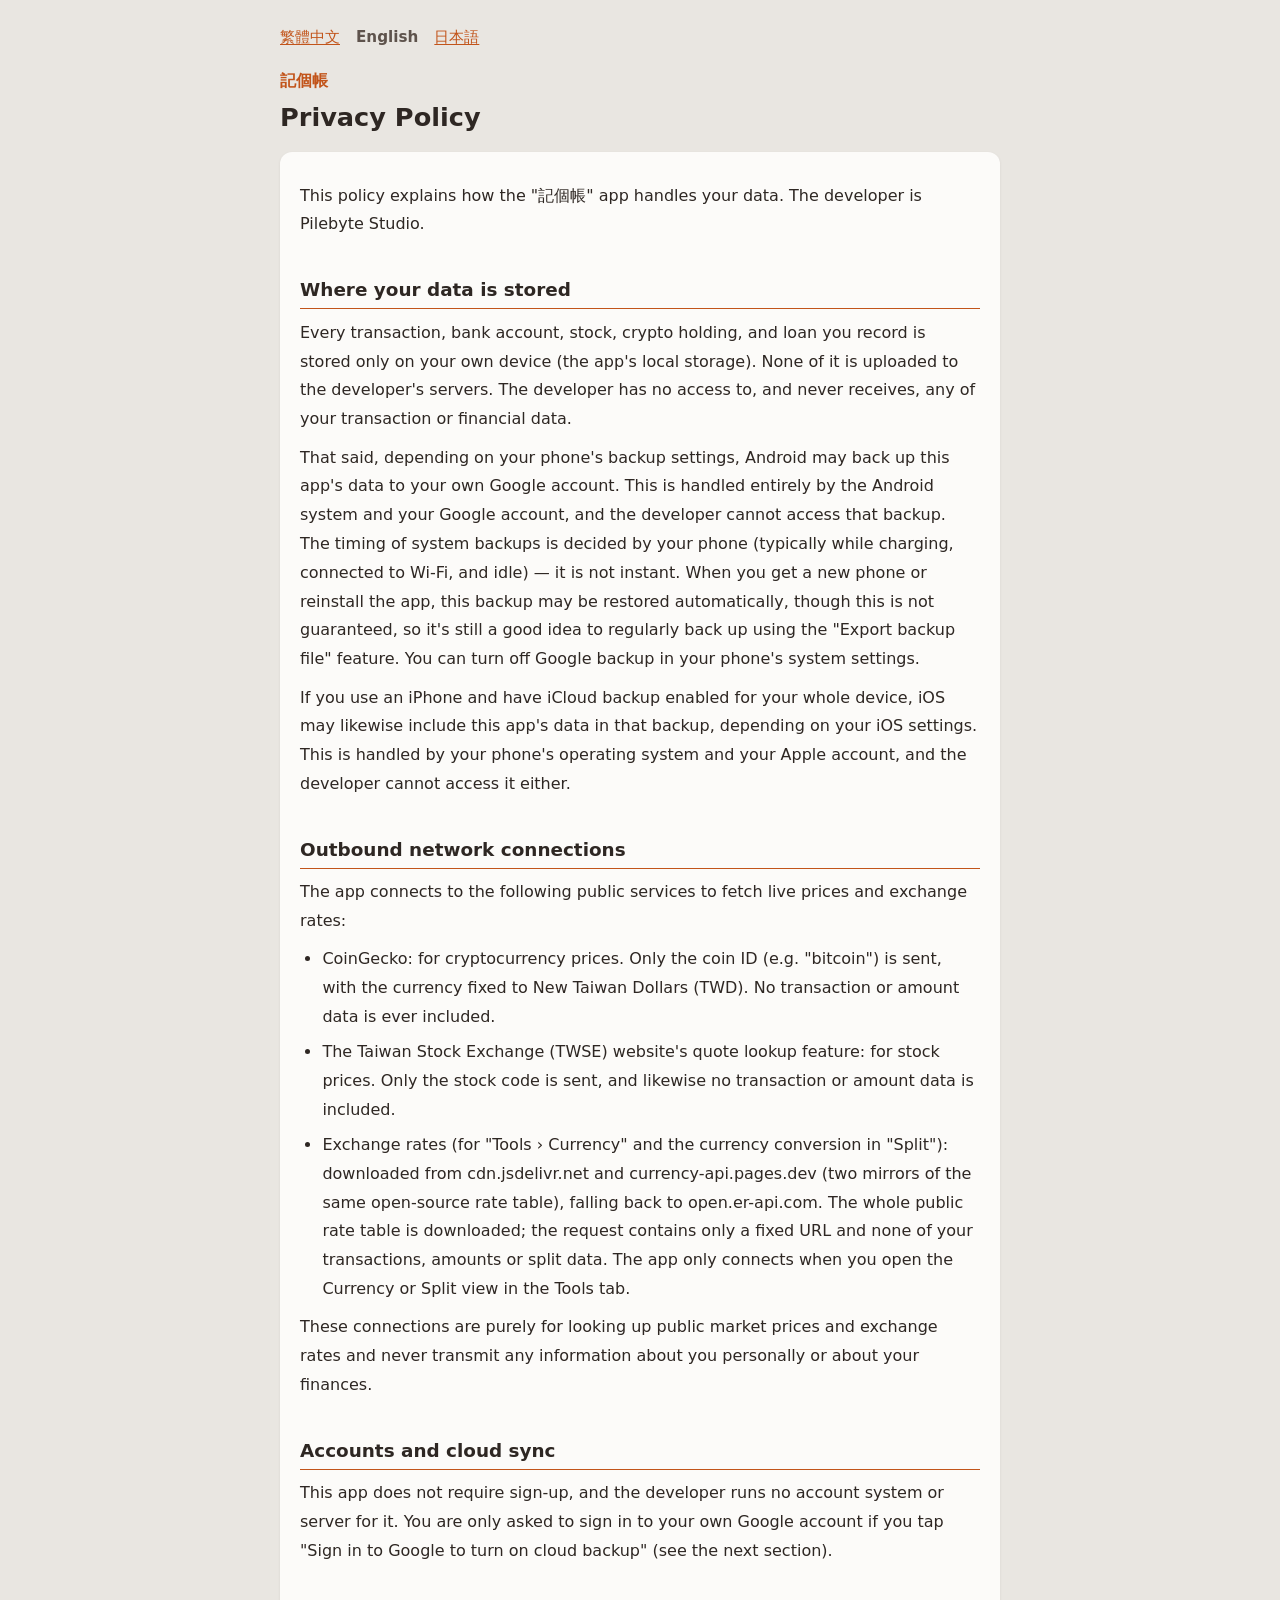
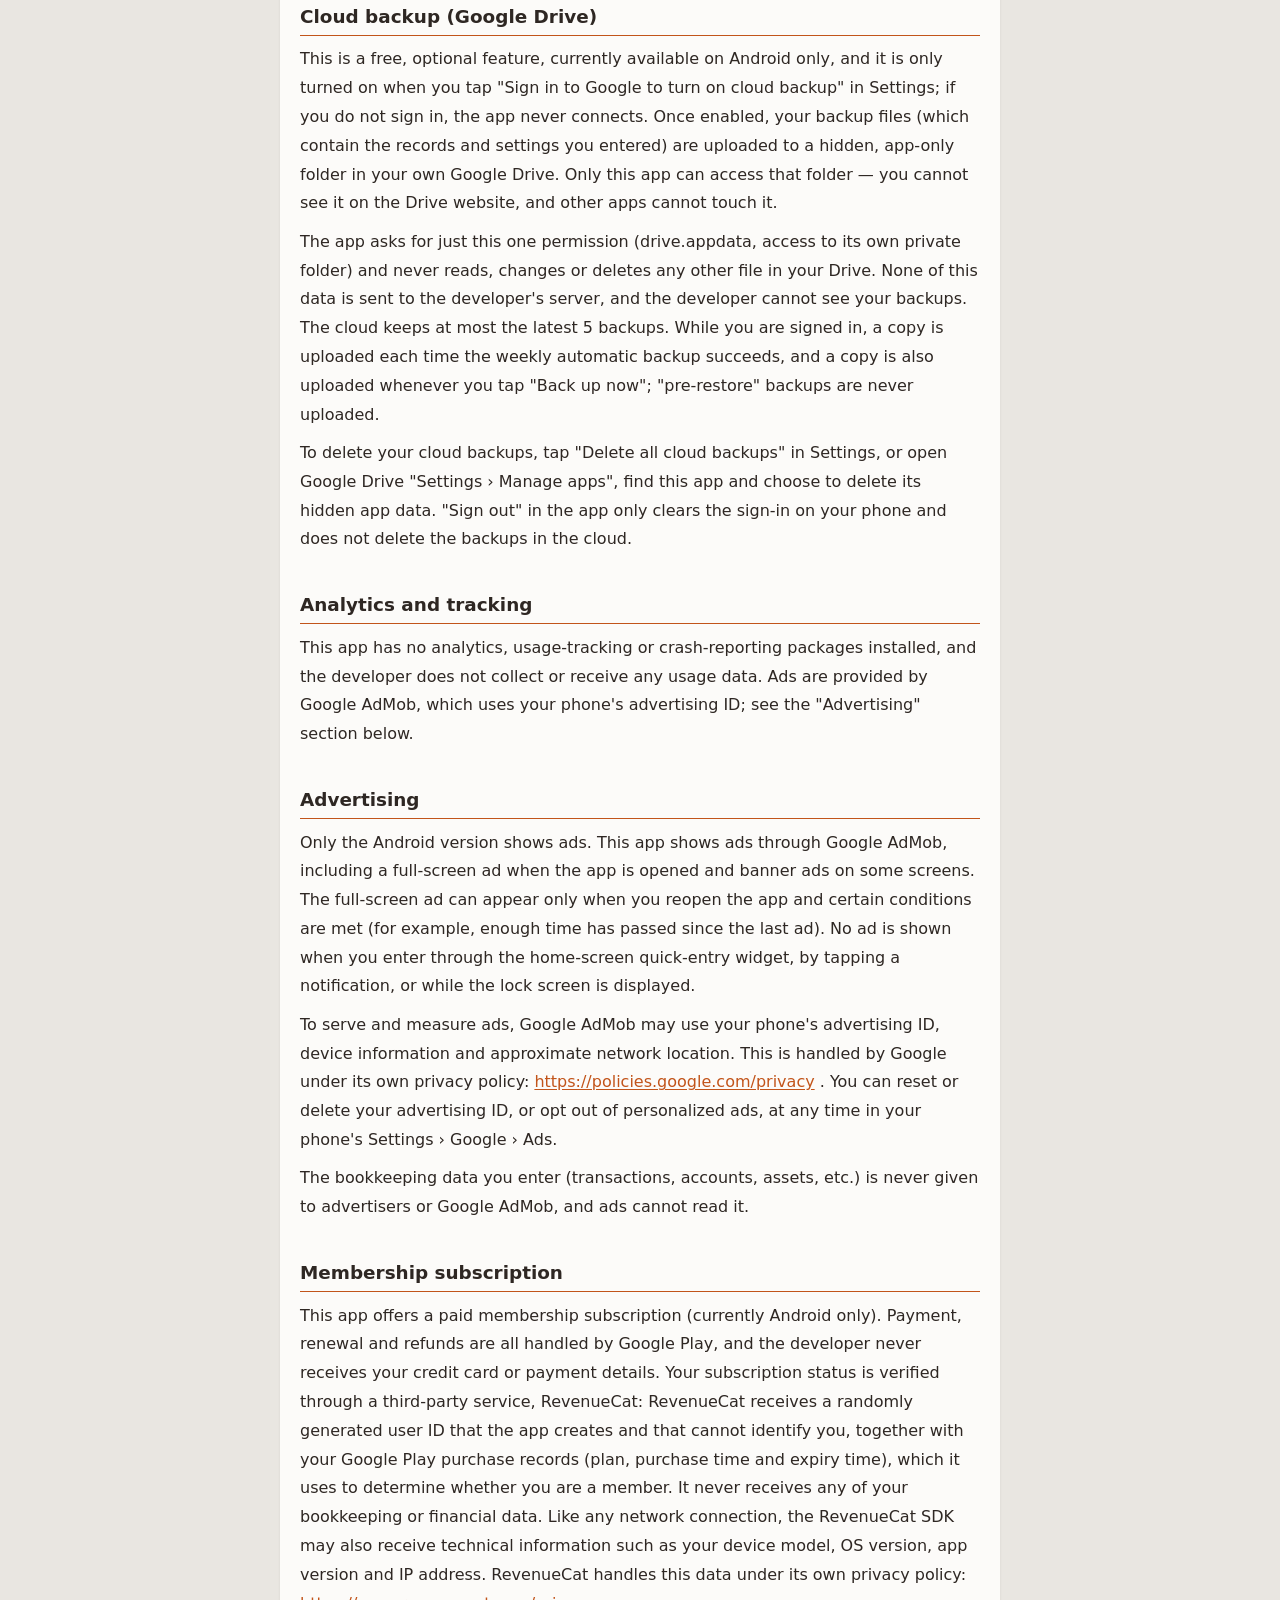
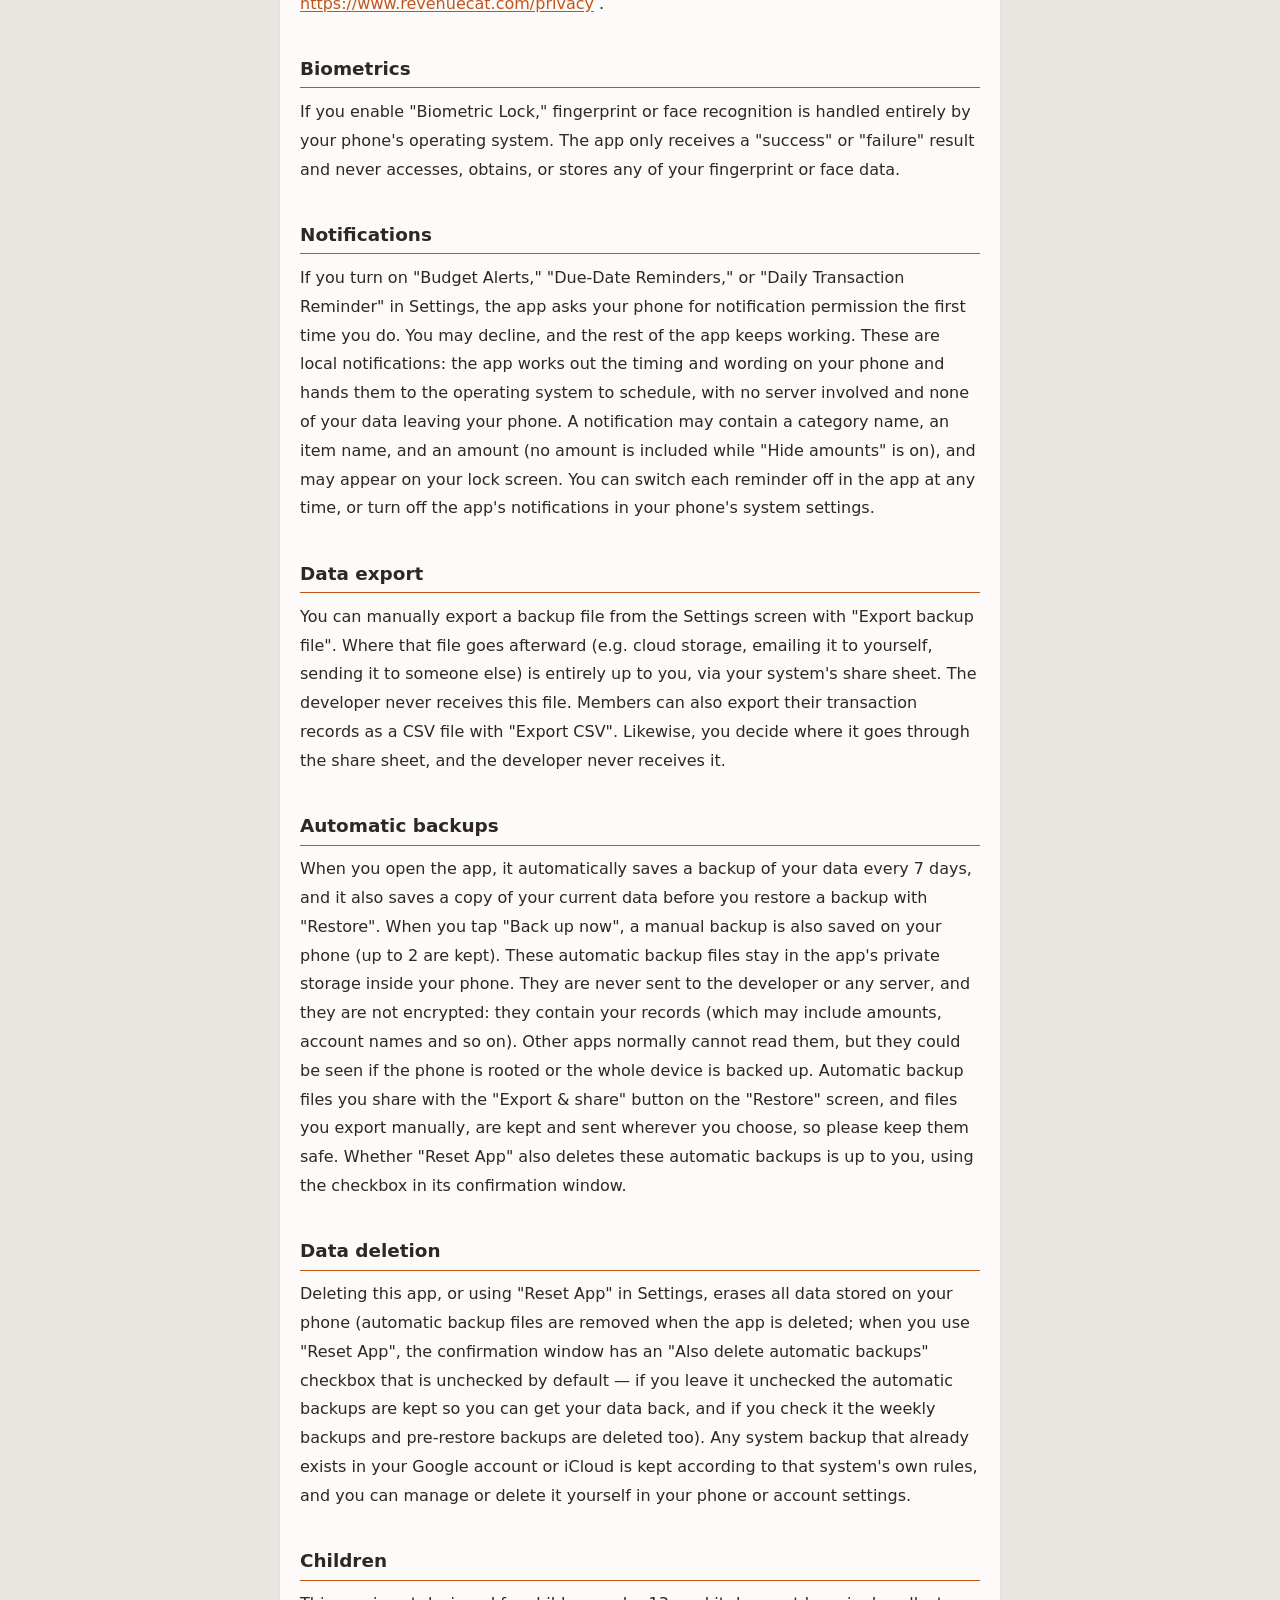
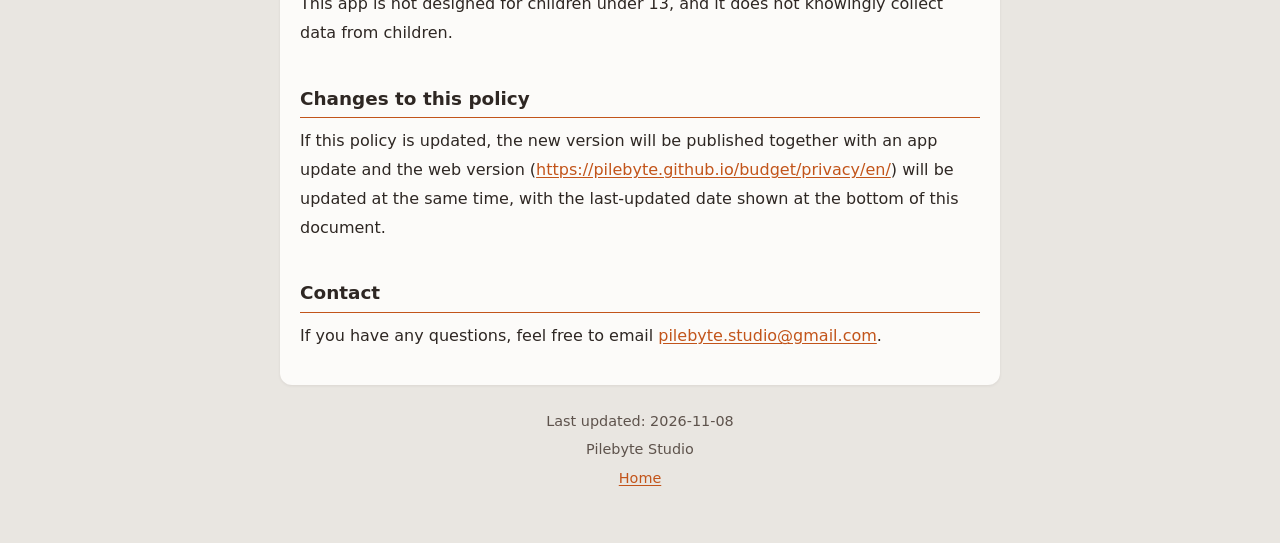
==== budget/privacy/en/index.html @ ee5a8f71 "上線 Pilebyte 開發者網站：首頁與記個帳三語隱私權政策 Co-Authored-By: Claude Sonnet 5.5 <noreply@anthropic.com>" ====
<!doctype html>
<html lang="en">
<head>
<meta charset="utf-8">
<meta name="viewport" content="width=device-width, initial-scale=1">
<title>Privacy Policy｜記個帳</title>
<meta name="description" content="記個帳 Privacy Policy">
<link rel="canonical" href="https://pilebyte.github.io/budget/privacy/en/">
<link rel="alternate" hreflang="zh-Hant" href="https://pilebyte.github.io/budget/privacy/">
<link rel="alternate" hreflang="en" href="https://pilebyte.github.io/budget/privacy/en/">
<link rel="alternate" hreflang="ja" href="https://pilebyte.github.io/budget/privacy/ja/">
<link rel="alternate" hreflang="x-default" href="https://pilebyte.github.io/budget/privacy/">
<link rel="stylesheet" href="../../../assets/site.css">
</head>
<body>
<header class="page-header">
<nav class="lang-switch" aria-label="Language">
<a href="https://pilebyte.github.io/budget/privacy/" hreflang="zh-Hant" lang="zh-Hant">繁體中文</a>
<span aria-current="page">English</span>
<a href="https://pilebyte.github.io/budget/privacy/ja/" hreflang="ja" lang="ja">日本語</a>
</nav>
<p class="app-name">記個帳</p>
<h1>Privacy Policy</h1>
</header>
<main class="card">
<p>This policy explains how the &quot;記個帳&quot; app handles your data. The developer is Pilebyte Studio.</p>
<h2>Where your data is stored</h2>
<p>Every transaction, bank account, stock, crypto holding, and loan you record is stored only on your own device (the app's local storage). None of it is uploaded to the developer's servers. The developer has no access to, and never receives, any of your transaction or financial data.</p>
<p>That said, depending on your phone's backup settings, Android may back up this app's data to your own Google account. This is handled entirely by the Android system and your Google account, and the developer cannot access that backup. The timing of system backups is decided by your phone (typically while charging, connected to Wi-Fi, and idle) — it is not instant. When you get a new phone or reinstall the app, this backup may be restored automatically, though this is not guaranteed, so it's still a good idea to regularly back up using the &quot;Export backup file&quot; feature. You can turn off Google backup in your phone's system settings.</p>
<p>If you use an iPhone and have iCloud backup enabled for your whole device, iOS may likewise include this app's data in that backup, depending on your iOS settings. This is handled by your phone's operating system and your Apple account, and the developer cannot access it either.</p>
<h2>Outbound network connections</h2>
<p>The app connects to the following public services to fetch live prices and exchange rates:</p>
<ul>
<li>CoinGecko: for cryptocurrency prices. Only the coin ID (e.g. &quot;bitcoin&quot;) is sent, with the currency fixed to New Taiwan Dollars (TWD). No transaction or amount data is ever included.</li>
<li>The Taiwan Stock Exchange (TWSE) website's quote lookup feature: for stock prices. Only the stock code is sent, and likewise no transaction or amount data is included.</li>
<li>Exchange rates (for &quot;Tools › Currency&quot; and the currency conversion in &quot;Split&quot;): downloaded from cdn.jsdelivr.net and currency-api.pages.dev (two mirrors of the same open-source rate table), falling back to open.er-api.com. The whole public rate table is downloaded; the request contains only a fixed URL and none of your transactions, amounts or split data. The app only connects when you open the Currency or Split view in the Tools tab.</li>
</ul>
<p>These connections are purely for looking up public market prices and exchange rates and never transmit any information about you personally or about your finances.</p>
<h2>Accounts and cloud sync</h2>
<p>This app does not require sign-up, and the developer runs no account system or server for it. You are only asked to sign in to your own Google account if you tap &quot;Sign in to Google to turn on cloud backup&quot; (see the next section).</p>
<h2>Cloud backup (Google Drive)</h2>
<p>This is a free, optional feature, currently available on Android only, and it is only turned on when you tap &quot;Sign in to Google to turn on cloud backup&quot; in Settings; if you do not sign in, the app never connects. Once enabled, your backup files (which contain the records and settings you entered) are uploaded to a hidden, app-only folder in your own Google Drive. Only this app can access that folder — you cannot see it on the Drive website, and other apps cannot touch it.</p>
<p>The app asks for just this one permission (drive.appdata, access to its own private folder) and never reads, changes or deletes any other file in your Drive. None of this data is sent to the developer's server, and the developer cannot see your backups. The cloud keeps at most the latest 5 backups. While you are signed in, a copy is uploaded each time the weekly automatic backup succeeds, and a copy is also uploaded whenever you tap &quot;Back up now&quot;; &quot;pre-restore&quot; backups are never uploaded.</p>
<p>To delete your cloud backups, tap &quot;Delete all cloud backups&quot; in Settings, or open Google Drive &quot;Settings › Manage apps&quot;, find this app and choose to delete its hidden app data. &quot;Sign out&quot; in the app only clears the sign-in on your phone and does not delete the backups in the cloud.</p>
<h2>Analytics and tracking</h2>
<p>This app has no analytics, usage-tracking or crash-reporting packages installed, and the developer does not collect or receive any usage data. Ads are provided by Google AdMob, which uses your phone's advertising ID; see the &quot;Advertising&quot; section below.</p>
<h2>Advertising</h2>
<p>Only the Android version shows ads. This app shows ads through Google AdMob, including a full-screen ad when the app is opened and banner ads on some screens. The full-screen ad can appear only when you reopen the app and certain conditions are met (for example, enough time has passed since the last ad). No ad is shown when you enter through the home-screen quick-entry widget, by tapping a notification, or while the lock screen is displayed.</p>
<p>To serve and measure ads, Google AdMob may use your phone's advertising ID, device information and approximate network location. This is handled by Google under its own privacy policy: <a href="https://policies.google.com/privacy">https://policies.google.com/privacy</a> . You can reset or delete your advertising ID, or opt out of personalized ads, at any time in your phone's Settings › Google › Ads.</p>
<p>The bookkeeping data you enter (transactions, accounts, assets, etc.) is never given to advertisers or Google AdMob, and ads cannot read it.</p>
<h2>Membership subscription</h2>
<p>This app offers a paid membership subscription (currently Android only). Payment, renewal and refunds are all handled by Google Play, and the developer never receives your credit card or payment details. Your subscription status is verified through a third-party service, RevenueCat: RevenueCat receives a randomly generated user ID that the app creates and that cannot identify you, together with your Google Play purchase records (plan, purchase time and expiry time), which it uses to determine whether you are a member. It never receives any of your bookkeeping or financial data. Like any network connection, the RevenueCat SDK may also receive technical information such as your device model, OS version, app version and IP address. RevenueCat handles this data under its own privacy policy: <a href="https://www.revenuecat.com/privacy">https://www.revenuecat.com/privacy</a> .</p>
<h2>Biometrics</h2>
<p>If you enable &quot;Biometric Lock,&quot; fingerprint or face recognition is handled entirely by your phone's operating system. The app only receives a &quot;success&quot; or &quot;failure&quot; result and never accesses, obtains, or stores any of your fingerprint or face data.</p>
<h2>Notifications</h2>
<p>If you turn on &quot;Budget Alerts,&quot; &quot;Due-Date Reminders,&quot; or &quot;Daily Transaction Reminder&quot; in Settings, the app asks your phone for notification permission the first time you do. You may decline, and the rest of the app keeps working. These are local notifications: the app works out the timing and wording on your phone and hands them to the operating system to schedule, with no server involved and none of your data leaving your phone. A notification may contain a category name, an item name, and an amount (no amount is included while &quot;Hide amounts&quot; is on), and may appear on your lock screen. You can switch each reminder off in the app at any time, or turn off the app's notifications in your phone's system settings.</p>
<h2>Data export</h2>
<p>You can manually export a backup file from the Settings screen with &quot;Export backup file&quot;. Where that file goes afterward (e.g. cloud storage, emailing it to yourself, sending it to someone else) is entirely up to you, via your system's share sheet. The developer never receives this file. Members can also export their transaction records as a CSV file with &quot;Export CSV&quot;. Likewise, you decide where it goes through the share sheet, and the developer never receives it.</p>
<h2>Automatic backups</h2>
<p>When you open the app, it automatically saves a backup of your data every 7 days, and it also saves a copy of your current data before you restore a backup with &quot;Restore&quot;. When you tap &quot;Back up now&quot;, a manual backup is also saved on your phone (up to 2 are kept). These automatic backup files stay in the app's private storage inside your phone. They are never sent to the developer or any server, and they are not encrypted: they contain your records (which may include amounts, account names and so on). Other apps normally cannot read them, but they could be seen if the phone is rooted or the whole device is backed up. Automatic backup files you share with the &quot;Export &amp; share&quot; button on the &quot;Restore&quot; screen, and files you export manually, are kept and sent wherever you choose, so please keep them safe. Whether &quot;Reset App&quot; also deletes these automatic backups is up to you, using the checkbox in its confirmation window.</p>
<h2>Data deletion</h2>
<p>Deleting this app, or using &quot;Reset App&quot; in Settings, erases all data stored on your phone (automatic backup files are removed when the app is deleted; when you use &quot;Reset App&quot;, the confirmation window has an &quot;Also delete automatic backups&quot; checkbox that is unchecked by default — if you leave it unchecked the automatic backups are kept so you can get your data back, and if you check it the weekly backups and pre-restore backups are deleted too). Any system backup that already exists in your Google account or iCloud is kept according to that system's own rules, and you can manage or delete it yourself in your phone or account settings.</p>
<h2>Children</h2>
<p>This app is not designed for children under 13, and it does not knowingly collect data from children.</p>
<h2>Changes to this policy</h2>
<p>If this policy is updated, the new version will be published together with an app update and the web version (<a href="https://pilebyte.github.io/budget/privacy/en/">https://pilebyte.github.io/budget/privacy/en/</a>) will be updated at the same time, with the last-updated date shown at the bottom of this document.</p>
<h2>Contact</h2>
<p>If you have any questions, feel free to email <a href="mailto:pilebyte.studio@gmail.com">pilebyte.studio@gmail.com</a>.</p>
</main>
<footer class="page-footer">
<p>Last updated: 2026-11-08</p>
<p>Pilebyte Studio</p>
<p><a href="../../../">Home</a></p>
</footer>
</body>
</html>
---- assets/site.css ----
/* Pilebyte Studio 網站共用樣式：無外部字型、無外部資源 */
:root {
  --bg: #E9E6E1;
  --card: #FCFBF9;
  --text: #2E2723;
  --muted: #5E534C;
  --accent: #C2541A;
}
* { box-sizing: border-box; }
html { -webkit-text-size-adjust: 100%; }
body {
  margin: 0;
  padding: 24px 16px 48px;
  background: var(--bg);
  color: var(--text);
  font-family: system-ui, -apple-system, "Segoe UI", "Noto Sans TC", "PingFang TC", "Microsoft JhengHei", "Noto Sans JP", "Hiragino Sans", "Yu Gothic", Roboto, "Helvetica Neue", Arial, sans-serif;
  font-size: 16px;
  line-height: 1.8;
  overflow-wrap: anywhere;
}
header, main, footer { max-width: 720px; margin: 0 auto; }
a { color: var(--accent); text-underline-offset: 2px; }
a:focus-visible { outline: 2px solid var(--accent); outline-offset: 2px; }
h1 { font-size: 1.6rem; line-height: 1.4; margin: 4px 0 8px; }
h2 {
  font-size: 1.15rem;
  line-height: 1.5;
  margin: 2em 0 0.4em;
  padding-bottom: 0.25em;
  border-bottom: 1px solid var(--accent);
}
h2:first-child { margin-top: 0; }
p { margin: 0.6em 0; }
ul { margin: 0.6em 0; padding-left: 1.4em; }
li { margin: 0.4em 0; }
.card {
  background: var(--card);
  border-radius: 12px;
  padding: 20px 20px 24px;
  box-shadow: 0 1px 3px rgba(46, 39, 35, 0.08);
}
.page-header { margin-bottom: 16px; }
.lang-switch { display: flex; flex-wrap: wrap; gap: 8px 16px; font-size: 0.95rem; margin-bottom: 16px; }
.lang-switch span { color: var(--muted); font-weight: 700; }
.app-name { margin: 0; color: var(--accent); font-weight: 700; }
.page-footer { margin-top: 24px; color: var(--muted); font-size: 0.9rem; text-align: center; }
.page-footer p { margin: 0.2em 0; }
.tagline { color: var(--muted); margin: 0; }
.app-card { display: flex; gap: 16px; align-items: flex-start; margin-top: 24px; }
.app-card img { width: 72px; height: 72px; border-radius: 16px; flex: none; }
.app-card h2 { border: 0; padding: 0; margin: 0 0 4px; }
.app-card p { margin: 0.2em 0; }
.app-links { display: flex; flex-wrap: wrap; gap: 4px 16px; margin-top: 8px; font-size: 0.95rem; }
@media (max-width: 480px) {
  body { padding: 16px 12px 40px; }
  .card { padding: 16px 16px 20px; }
  h1 { font-size: 1.4rem; }
}
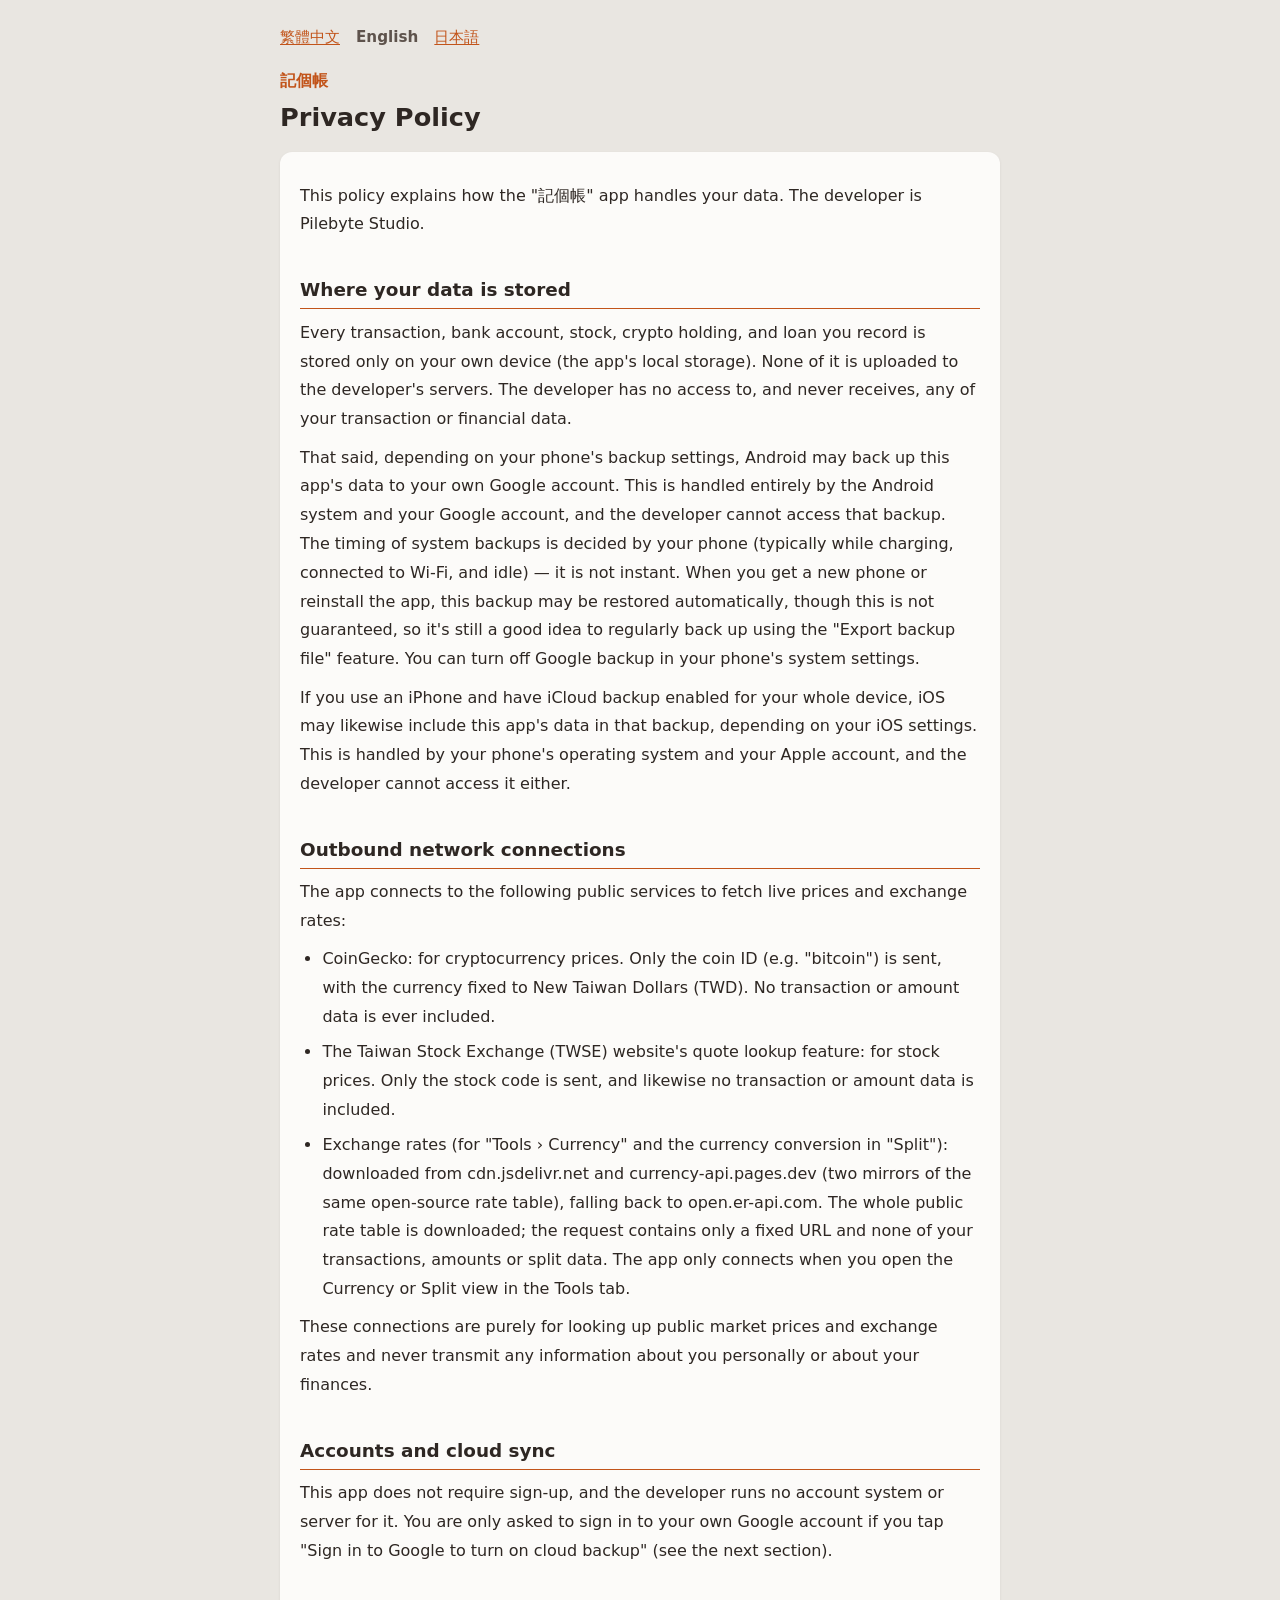
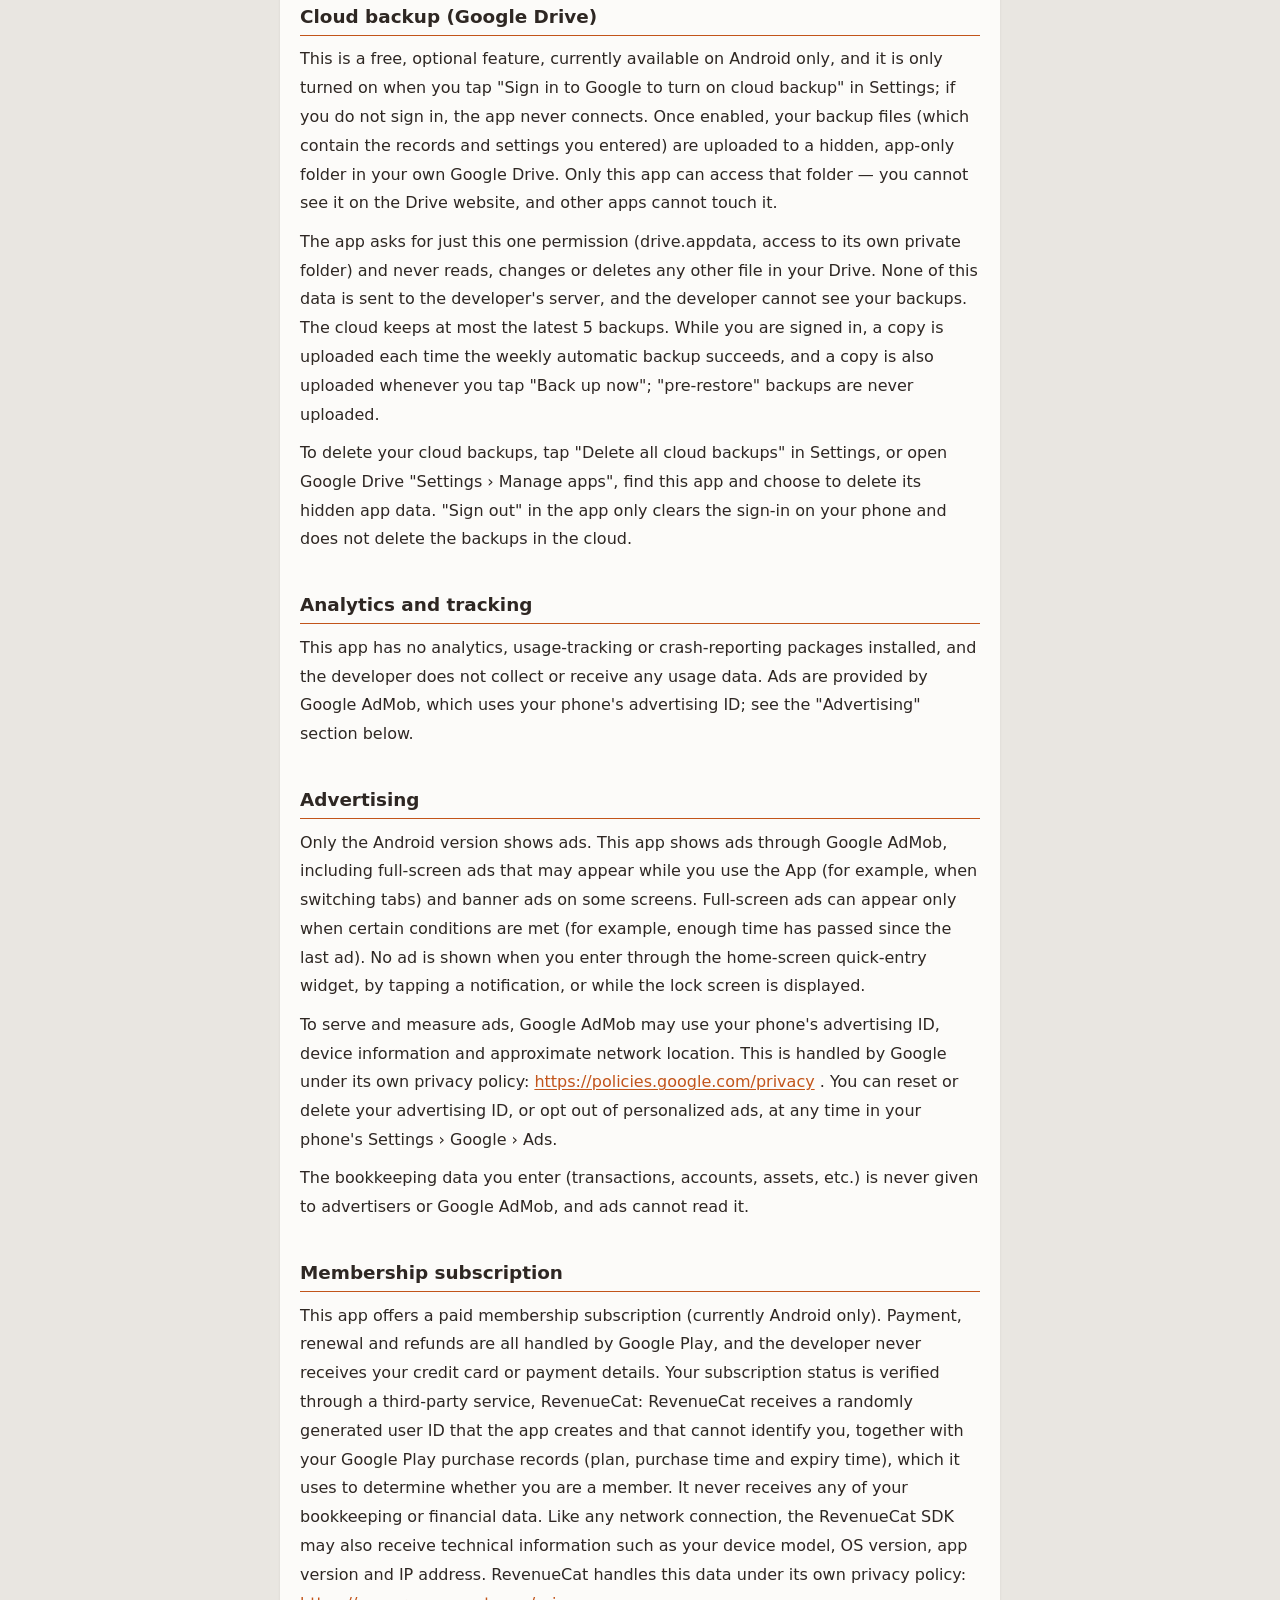
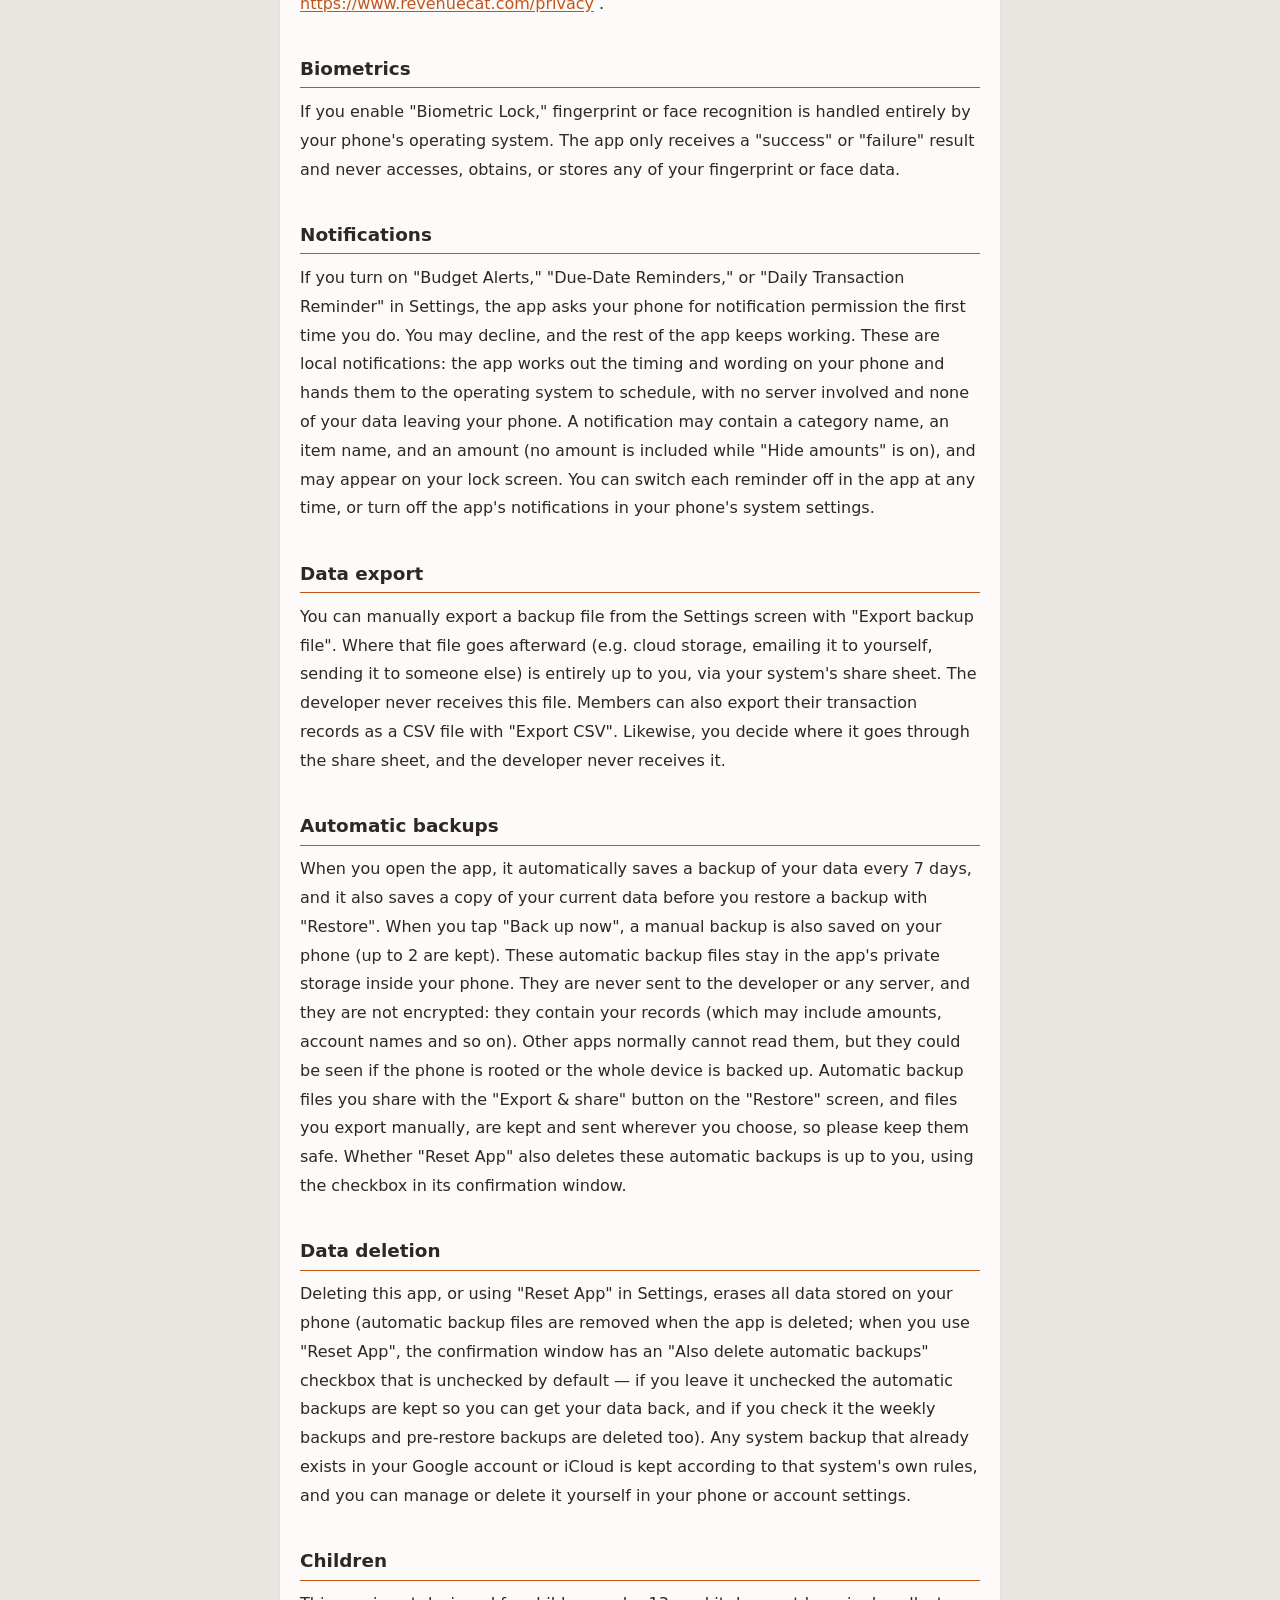
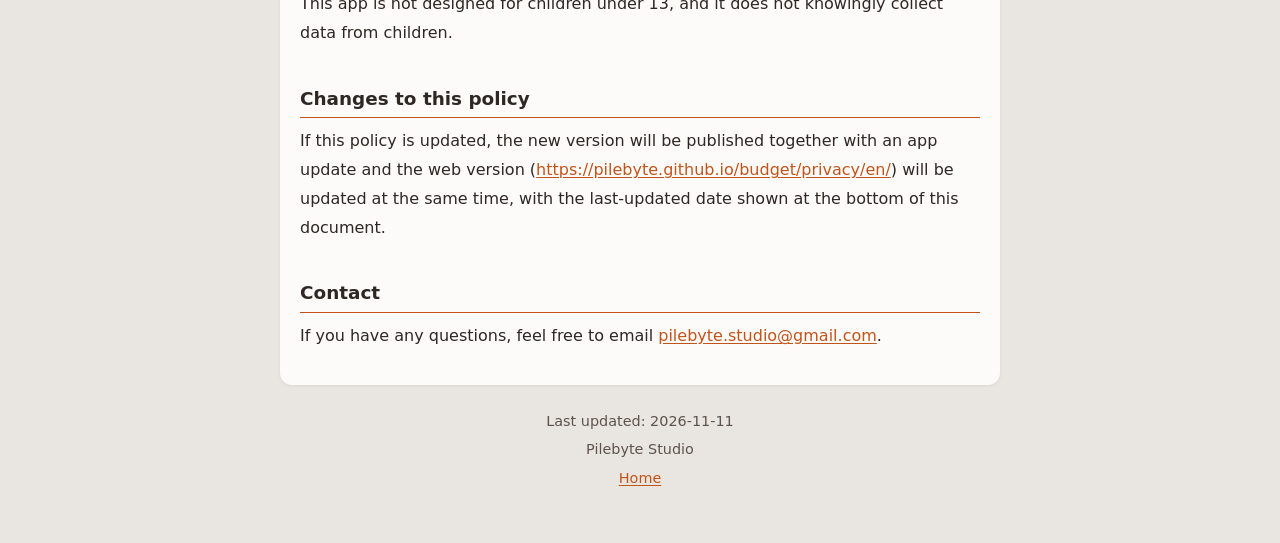
==== commit 551d1bc9: "隱私權政策：全螢幕廣告措辭調整，更新日期 2026-11-11" ====
--- a/budget/privacy/en/index.html
+++ b/budget/privacy/en/index.html
@@ -45,7 +45,7 @@
 <h2>Analytics and tracking</h2>
 <p>This app has no analytics, usage-tracking or crash-reporting packages installed, and the developer does not collect or receive any usage data. Ads are provided by Google AdMob, which uses your phone's advertising ID; see the &quot;Advertising&quot; section below.</p>
 <h2>Advertising</h2>
-<p>Only the Android version shows ads. This app shows ads through Google AdMob, including a full-screen ad when the app is opened and banner ads on some screens. The full-screen ad can appear only when you reopen the app and certain conditions are met (for example, enough time has passed since the last ad). No ad is shown when you enter through the home-screen quick-entry widget, by tapping a notification, or while the lock screen is displayed.</p>
+<p>Only the Android version shows ads. This app shows ads through Google AdMob, including full-screen ads that may appear while you use the App (for example, when switching tabs) and banner ads on some screens. Full-screen ads can appear only when certain conditions are met (for example, enough time has passed since the last ad). No ad is shown when you enter through the home-screen quick-entry widget, by tapping a notification, or while the lock screen is displayed.</p>
 <p>To serve and measure ads, Google AdMob may use your phone's advertising ID, device information and approximate network location. This is handled by Google under its own privacy policy: <a href="https://policies.google.com/privacy">https://policies.google.com/privacy</a> . You can reset or delete your advertising ID, or opt out of personalized ads, at any time in your phone's Settings › Google › Ads.</p>
 <p>The bookkeeping data you enter (transactions, accounts, assets, etc.) is never given to advertisers or Google AdMob, and ads cannot read it.</p>
 <h2>Membership subscription</h2>
@@ -68,7 +68,7 @@
 <p>If you have any questions, feel free to email <a href="mailto:pilebyte.studio@gmail.com">pilebyte.studio@gmail.com</a>.</p>
 </main>
 <footer class="page-footer">
-<p>Last updated: 2026-11-08</p>
+<p>Last updated: 2026-11-11</p>
 <p>Pilebyte Studio</p>
 <p><a href="../../../">Home</a></p>
 </footer>
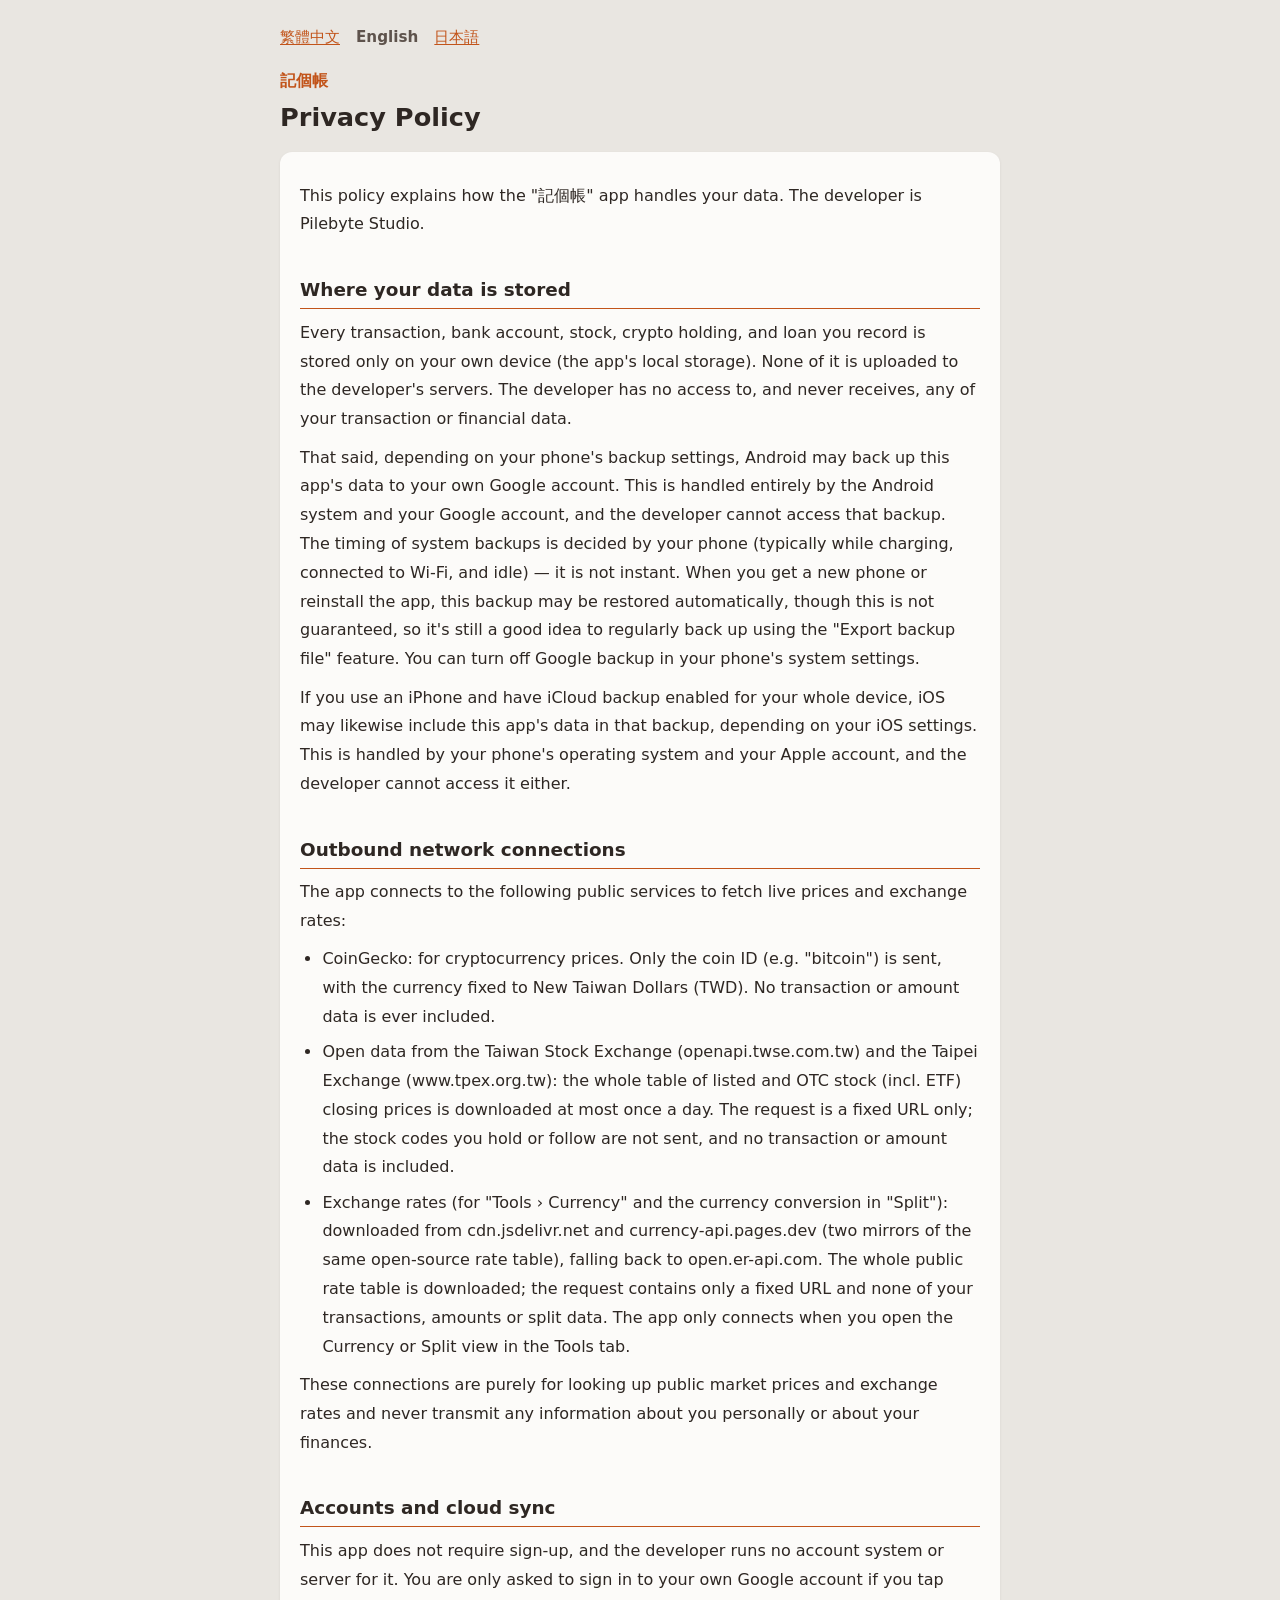
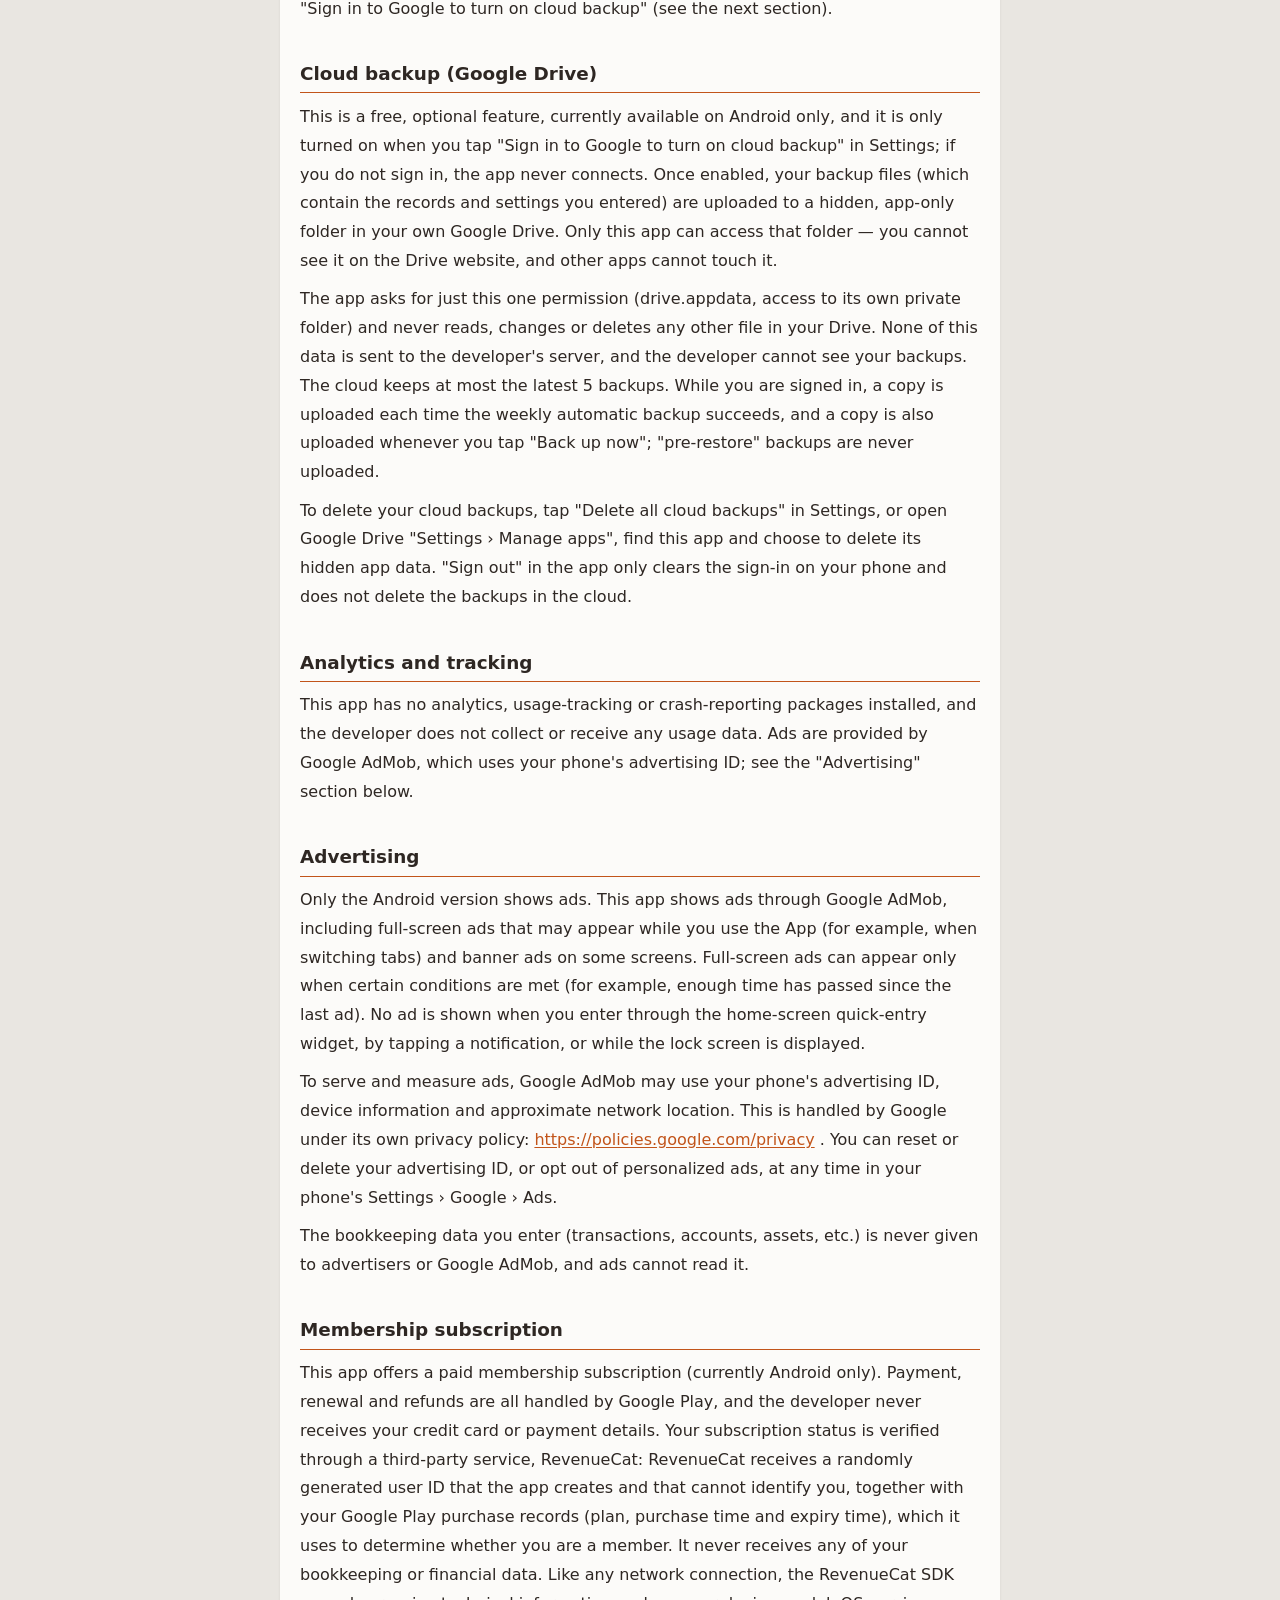
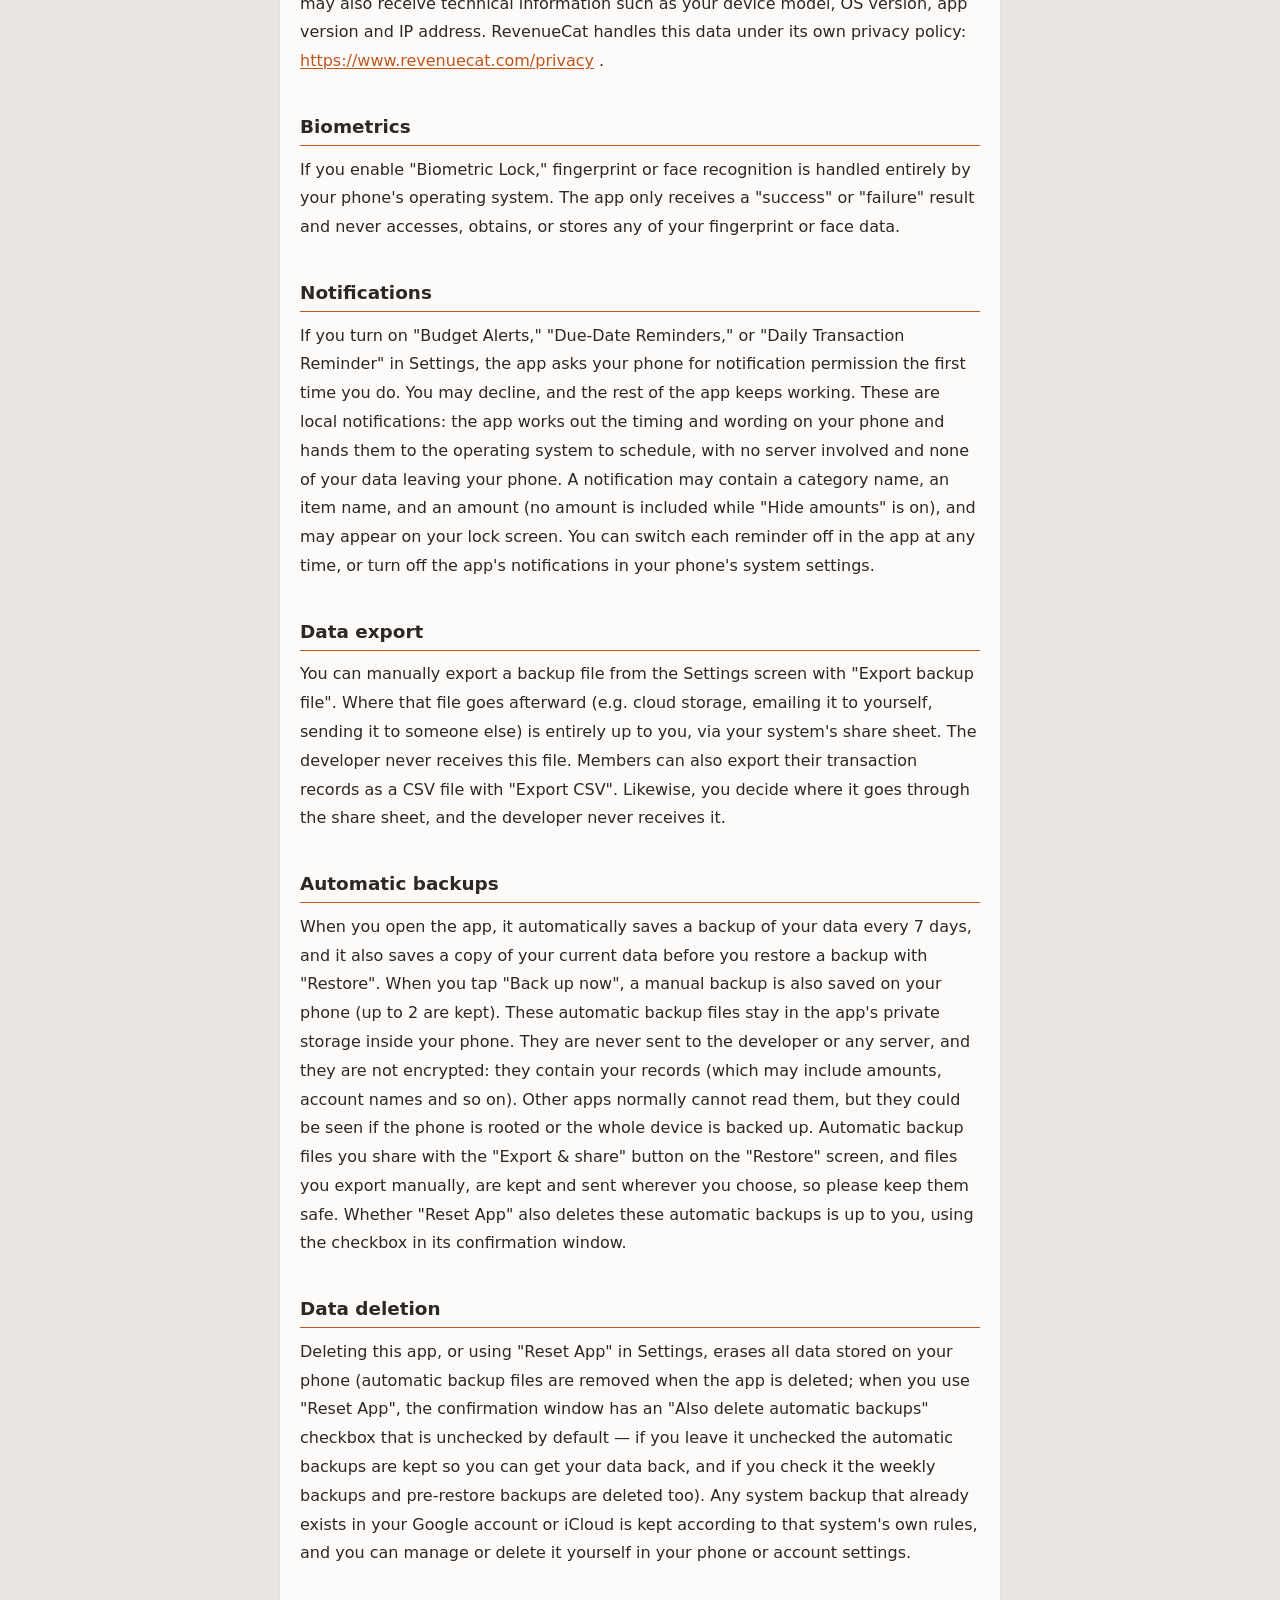
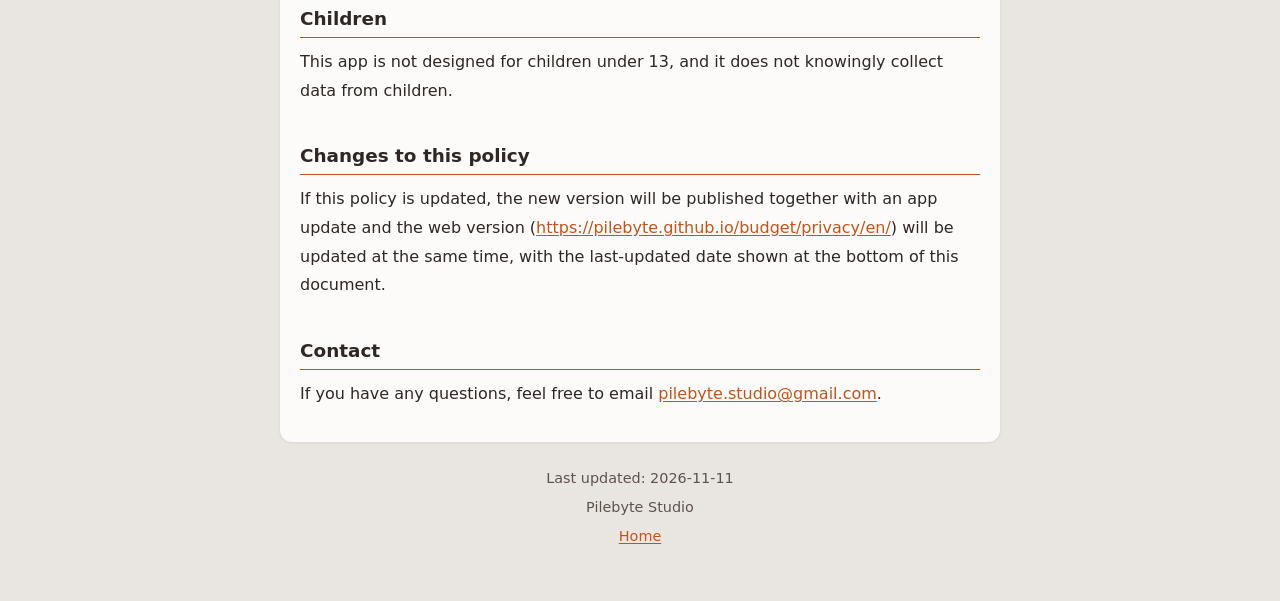
==== commit 7b329cdd: "隱私權政策：台股報價改用證交所與櫃買中心開放資料" ====
--- a/budget/privacy/en/index.html
+++ b/budget/privacy/en/index.html
@@ -32,7 +32,7 @@
 <p>The app connects to the following public services to fetch live prices and exchange rates:</p>
 <ul>
 <li>CoinGecko: for cryptocurrency prices. Only the coin ID (e.g. &quot;bitcoin&quot;) is sent, with the currency fixed to New Taiwan Dollars (TWD). No transaction or amount data is ever included.</li>
-<li>The Taiwan Stock Exchange (TWSE) website's quote lookup feature: for stock prices. Only the stock code is sent, and likewise no transaction or amount data is included.</li>
+<li>Open data from the Taiwan Stock Exchange (openapi.twse.com.tw) and the Taipei Exchange (www.tpex.org.tw): the whole table of listed and OTC stock (incl. ETF) closing prices is downloaded at most once a day. The request is a fixed URL only; the stock codes you hold or follow are not sent, and no transaction or amount data is included.</li>
 <li>Exchange rates (for &quot;Tools › Currency&quot; and the currency conversion in &quot;Split&quot;): downloaded from cdn.jsdelivr.net and currency-api.pages.dev (two mirrors of the same open-source rate table), falling back to open.er-api.com. The whole public rate table is downloaded; the request contains only a fixed URL and none of your transactions, amounts or split data. The app only connects when you open the Currency or Split view in the Tools tab.</li>
 </ul>
 <p>These connections are purely for looking up public market prices and exchange rates and never transmit any information about you personally or about your finances.</p>
